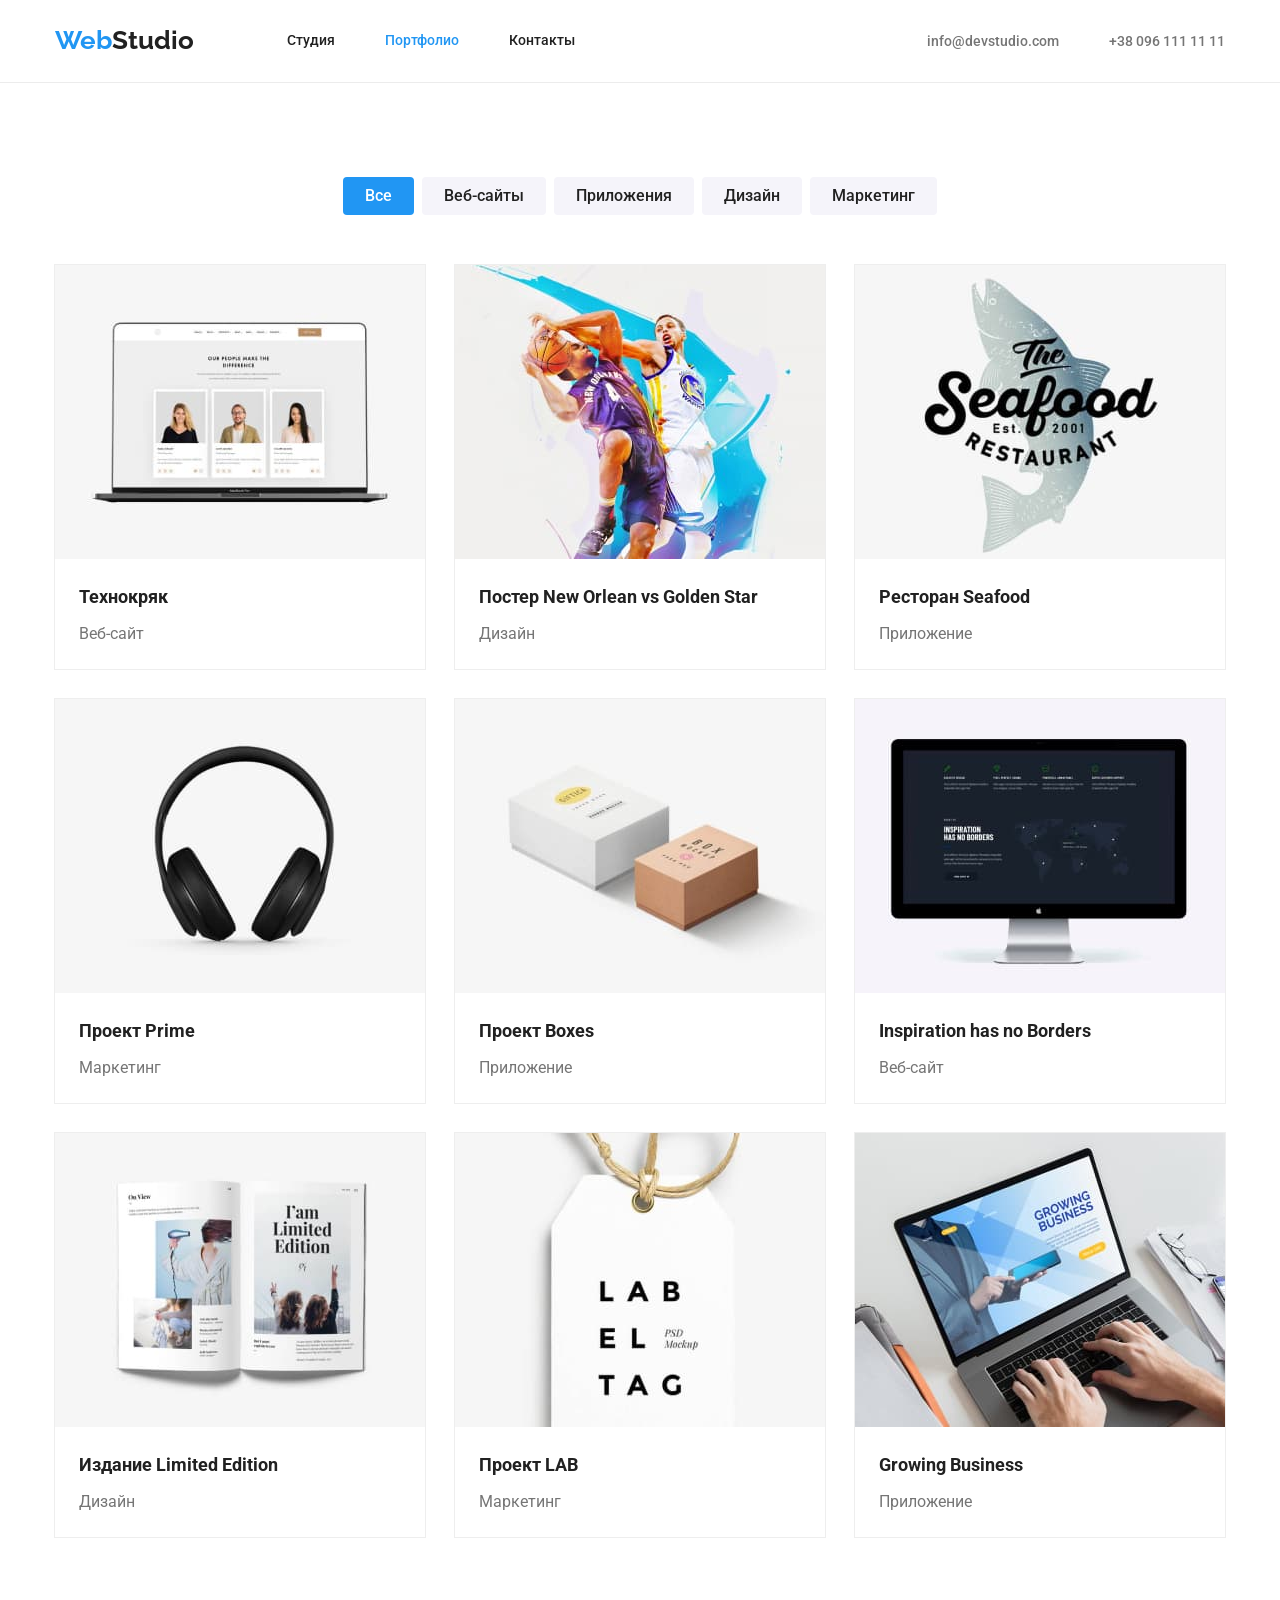
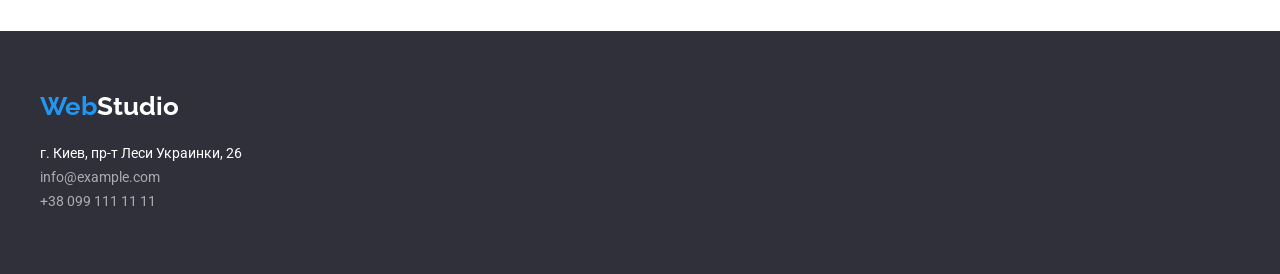
==== portfolio.html @ 02675298 "CREATE" ====
<!DOCTYPE html>
<html lang="ru">
<head>
    <meta charset="UTF-8">
    <meta http-equiv="X-UA-Compatible" content="IE=edge">
    <meta name="viewport" content="width=device-width, initial-scale=1.0">
    <title>Document</title>
    <link rel="stylesheet" href="https://cdnjs.cloudflare.com/ajax/libs/modern-normalize/1.1.0/modern-normalize.min.css" integrity="sha512-wpPYUAdjBVSE4KJnH1VR1HeZfpl1ub8YT/NKx4PuQ5NmX2tKuGu6U/JRp5y+Y8XG2tV+wKQpNHVUX03MfMFn9Q==" crossorigin="anonymous" referrerpolicy="no-referrer">
    <link rel="preconnect" href="https://fonts.googleapis.com">
<link rel="preconnect" href="https://fonts.gstatic.com" crossorigin>
<link href="https://fonts.googleapis.com/css2?family=Raleway:wght@700&family=Roboto:wght@400;500;700;900&display=swap" rel="stylesheet">


<link rel="stylesheet" href="./css/style.css">
</head>
<body>
    <header class="header">
        <div class="container">
        <nav class="nav">
           <a href="./index.html" class="logo"><span class="logoweb">Web</span>Studio</a>
                <ul class="nav-list" >
                    <li class="nav list-item"><a href="./index.html " class="navigation ">Студия</a></li>
                    <li class="nav list-item"><a href="./portfolio.html" class="navigation studio">Портфолио</a></li>
                    <li class="nav list-item"><a href="./game.html" class="navigation">Контакты</a></li>
                </ul>
        </nav>
      
            <ul class="nav-contacts">
            <li class="contacts-list"><a href="mailto:info@devstudio.com" class="contacts">info@devstudio.com</a></li>
            <li class="contacts-list"><a href="tel:+380961111111" class="contacts">+38 096 111 11 11</a></li>
        </ul>
        </div>
    </header>
    <main>
        <section class="button-section">
            <h1 class="title-button visually-hidden">Кнопки</h1>
           <div class="button-button"> <ul class="button-button list">
                <li><button type="button" class="button portfolio all">Все</button></li>
                <li><button type="button" class="button portfolio">Веб-сайты</button></li>
                <li><button type="button" class="button portfolio">Приложения</button></li>
                <li><button type="button" class="button portfolio">Дизайн</button></li>
                <li><button type="button" class="button portfolio">Маркетинг</button></li>
            </ul></div>
        </section>
        <section class="section cards">
            <div class="container">
                <ul class="cards-list">
                <li class="card-full"><a href="">
                    <img src="./images/texnocrack.jpg" alt="Технокряк" width="370">
                        <div class="filter-title"><h2 class="list-title">Технокряк</h2>
                         <p class="list-text">Веб-сайт</p></div></a>
                    
                </li>
                <li class="card-full"><a href="">
                    <img src="./images/neworlean.jpg" alt="Постер New Orlean vs Golden Star" width="370">
                        <div class="filter-title"><h2 class="list-title">Постер New Orlean vs Golden Star</h2>
                        <p class="list-text">Дизайн</p></div></a>
                  </li>
                <li class="card-full"><a href="">
                    <img src="./images/seafood.jpg" alt="Ресторан Seafood" width="370">
                        <div class="filter-title"><h2 class="list-title">Ресторан Seafood</h2>
                         <p class="list-text">Приложение</p></div></a>
                                    </li>
                <li class="card-full"><a href="">
                    <img src="./images/prime.jpg" alt="Проект Prime" width="370">
                        <div class="filter-title"><h2 class="list-title">Проект Prime </h2>
                        <p class="list-text">Маркетинг</p></div></a>
                                    </li>
                <li class="card-full"><a href="">
                    <img src="./images/boxes.jpg" alt="Проект Boxes" width="370">
                        <div class="filter-title"><h2 class="list-title">Проект Boxes </h2>
                        <p class="list-text">Приложение</p></div></a>
                    
                </li>
                <li class="card-full"><a href="">
                    <img src="./images/inspiration.jpg" alt="Inspiration has no Borders" width="370">
                        <div class="filter-title"><h2 class="list-title">Inspiration has no Borders</h2>
                        <p class="list-text">Веб-сайт</p></div></a>
                    
                </li>
                <li class="card-full"><a href="">
                    <img src="./images/limited.jpg" alt="Издание Limited Edition" width="370">
                        <div class="filter-title"><h2 class="list-title"> Издание Limited Edition</h2>
                         <p class="list-text">Дизайн</p></div></a>
                    
                </li>
                <li class="card-full"><a href="">
                    <img src="./images/project-lab.jpg" alt="Проект LAB" width="370">
                        <div class="filter-title"><h2 class="list-title"> Проект LAB </h2> 
                        <p class="list-text">Маркетинг</p></div></a>
                    
                </li>
                <li class="card-full"><a href="">
                    <img src="./images/growing.jpg" alt="Growing Business" width="370">
                        <div class="filter-title"><h2 class="list-title"> Growing Business </h2>
                         <p class="list-text">Приложение</p></div></a>
                 </li>
            </ul></div>
        </section>


    </main>
    <footer class="footer">
        <div class="footer container">
            <a href="./index.html" class="logofooter"><span class="logoweb">Web</span>Studio</a>
            <address class="address">г. Киев, пр-т Леси Украинки, 26</address>
            <ul class="footer-address">
                <li><a href="mailto:info@example.com" class="contacts-footer">info@example.com</a></li>
                <li><a href="tel:+380991111111" class="contacts-footer">+38 099 111 11 11</a></li>
            </ul></div>
    </footer>
</body>
</html>
---- css/style.css ----
:root{
    --maincolor:#757575;
    --secondarycolor:#212121;
    --accentcolor:#2196F3;
    --backgroundcolor:#FFFFFF;
    --footercolor: rgba(255, 255, 255, 0.6);
    --hovercolor:#188CE8;
}
body{font-family:'roboto' ,sans-serif;
    color: var(--maincolor);}
a{
    text-decoration: none;
}
ul{ 
    margin: 0;
    padding: 0;
    display: flex;
}
p{
    padding: 0;
    margin: 0;
}
li{
    padding: 0;
    margin: 0;
    list-style-type: none;
}
h1,
h2,
h3{
    margin: 0;
    padding: 0;
    color: var(--secondarycolor);
    
}
img{
    display: block;
}
.visually-hidden {
    position: absolute;
    width: 1px;
    height: 1px;
    margin: -1px;
    padding: 0;
    overflow: hidden;
    border: 0;
    clip: rect(0 0 0 0)
  }

/* header */
.header{
    border-bottom-width: 1px ;
    border-bottom-style: solid;
    border-bottom-color: #ECECEC;
}
.nav{
    display: flex;
    background-color:var(--backgroundcolor) ;
}

.container{
    display: flex;
    width: 1200px;
   flex-wrap: wrap;

    margin-left: auto;
    margin-right: auto;
    align-items: center;
    margin-bottom: 0;
    padding-left: 15px;
    padding-right: 15px;
}
.nav-list{
   display: flex;
    flex-direction:row;
    
    margin-left: 93px;
}
.list-item{
    margin-left:50px;
}
.list-item a{
    padding: 32px 0;
}
.list-item:first-child{
    margin-left: 0;
    padding-left: 0;
}

.nav-contacts{
    display: flex;
    margin-left:auto;
}

.logo{
    font-family:'Raleway',sans-serif;
    font-weight: bold;
    font-size: 26px;
    line-height: 119%;
    text-decoration: none;
    color:var(--secondarycolor);
    padding-top: 24px;
    padding-bottom: 25px;
  
}
.logoweb{
    color: var(--accentcolor);
    text-decoration: none;
}
.navigation{
    font-weight: 500;
    font-size: 14px;
    line-height: 114%;
    text-decoration: none;
    color:var(--secondarycolor);
    
}
.studio,
.portfolio,
.navigation:hover,
.navigation:focus,
.contacts-footer:hover,
.contacts-footer:focus{
    color: var(--accentcolor);
}
.nav-contacts{
    margin-top: 32px;
    margin-bottom: 32px;
}
.contacts{
    font-weight: 500;
    font-size: 14px;
    line-height: 114%;
    color:var(--maincolor);
    
}


.contacts-list{
    margin-left: 0px;
}
.contacts-list a{
    padding: 32px 0;
}
.contacts-list:last-child{
    margin-left: 50px;}
  
.contacts:hover,
.contacts:focus{
    color:var(--accentcolor);
}

/* hero */
.section{
    padding-top: 94px;
    padding-bottom: 94px;
}
.hero{
    border-bottom-width: 1px ;
    border-bottom-style: solid;
    border-bottom-color: #ECECEC;
    background: #2F303A;
    text-align: center;
}
.main-title{
    text-align: center;
    text-transform: uppercase;
    font-weight: 900;
    font-size: 44px;
    line-height: 136%;
    color: var(--backgroundcolor);

    padding-top: 106px;
    max-width: 700px;
    margin-right:auto;
    margin-left: auto;
}
.second-title{
    color:var(--secondarycolor);
       
}
.btn{
    font-weight: bold;
    font-size: 16px;
    line-height: 187%;
    text-align: center;
    
    margin-top: 40px;
    margin-bottom: 106px; 
    padding: 10px 32px;
    color:var(--backgroundcolor);
    background: #2196F3;
    box-shadow: 0px 4px 4px rgba(0, 0, 0, 0.15);
    border-radius: 4px;
    border:none;
    cursor: pointer;
   
}

.btn:hover,
.btn:focus{
    background-color:var(--hovercolor);
}

/* наши преимущества */
.list{
    margin-top: 0;
    display: flex;
    justify-content: center;

}
.list-list-container {
    width: 270px; 
}
.list-list-container +.list-list-container{
    margin-left: 30px;
}
.title-list{
    text-transform: uppercase;
    font-weight: bold;
    font-size: 14px;
    line-height: 114%;
}
.item{
   
    font-size: 14px;
    line-height:171%;
    margin-top: 10px;
        
}
/* section team ___________ */
.section.team{
    background:#F5F4FA;;
}
.about{
    padding-top: 0;
}
.about-title{
    font-weight: bold;
    font-size: 36px;
    line-height: 117%;

    margin-bottom: 50px;
    text-align: center;
}
.card{
    width: calc((100%-30px)/4);
    background: #FFFFFF;
    box-shadow: 0px 1px 3px rgba(0, 0, 0, 0.12), 0px 1px 1px rgba(0, 0, 0, 0.14), 0px 2px 1px rgba(0, 0, 0, 0.2);
    border-radius: 0px 0px 4px 4px;
}
.card:first-child{
    margin-left: 0;
}
.card+.card{
    margin-left: 30px;
}

.images-list-images+.images-list-images{
    margin-left:30px;
   }
.images-list-images img{
    display: block;
}

.person-proffesion{
padding: 30px 0;
text-align: center;
}
.person{
    font-weight: 500;
    font-size: 16px;
    line-height: 119%;
    
}
.proffesion{
    color: var(--maincolor);
    font-size: 16px;
    line-height: 119%;
    margin-top: 10px;
    
}

/*________________ portfolio -main*/
.button-section{
   padding-top: 94px;
    padding-bottom: 50px;
}
.button-button{
    display: flex;
    justify-content: center;
}
.button.portfolio{
    padding: 6px 22px;
}
.button-button.list>li:not(:first-child){
    margin-left: 8px;
}
.cards-list{
    display: flex;
    flex-wrap: wrap;
    margin: -15px;
}

    /* border-bottom: 1px solid #eeeeee; */
    /* border: 1px solid #EEEEEE */

.card-full{
    justify-content: center;
    margin: 15px;
    outline: 1px solid #EEEEEE ;
}
.filter-title{
    padding: 20px 24px;
    
}
.list-title{
    
    font-weight: bold;
    font-size: 18px;
    line-height:200%;

 }
 .list-text{
     margin-top: 4px;
    font-size: 16px;
    line-height: 187%;
    color:var(--maincolor);
 }
 .cards{
     padding-top: 0px;
 }




/* footer */
.footer{
   background: #2F303A;
}
.footer.container{
    padding: 60px 0 60px ;
    flex-direction: column;
    align-items: stretch;

}
.address{
    font-style: inherit;
    font-size: 14px;
    line-height: 171%;

    margin-top: 20px;
    color:var(--backgroundcolor)
}
.footer-address{
   display: flex;
   flex-direction: column;
}
.contacts-footer{
    font-size: 14px;
    line-height: 171%;
    
    color: var(--footercolor);

    margin-top: 9px;
    padding-bottom: 60px;
 }
 .logofooter{
    font-family: 'Raleway',sans-serif;
    font-style: normal;
    font-weight: bold;
    font-size: 26px;
    line-height: 119%;

    color: var(--backgroundcolor);
    text-decoration: none;
 }

 .button{
    font-weight: 500;
    font-size: 16px;
    line-height: 162%;

    color:var(--secondarycolor) ;
    background: #F5F4FA;
    border-radius: 4px;
    border: none;

    cursor: pointer;
       
 }
 .all,
 .button:focus,
 .button:hover{
     color: var(--backgroundcolor);
     background-color:var(--accentcolor) ;
 }
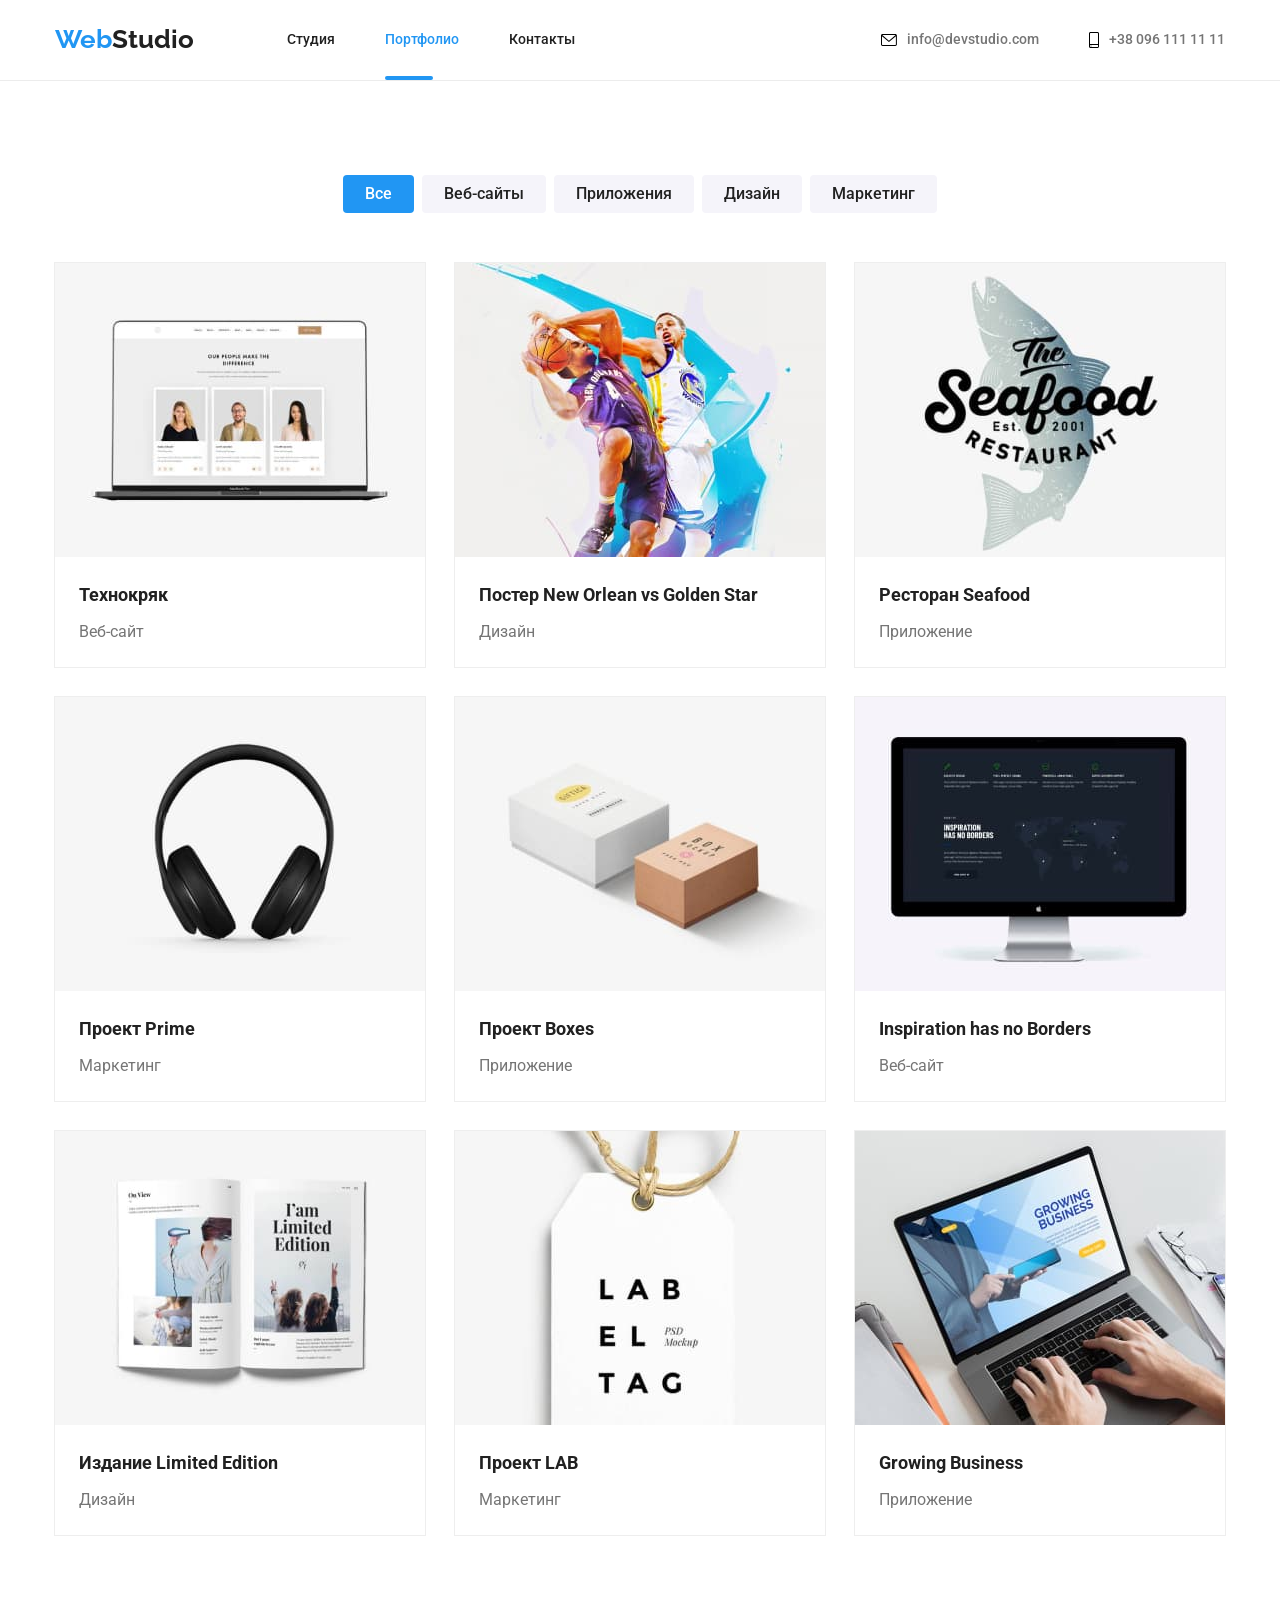
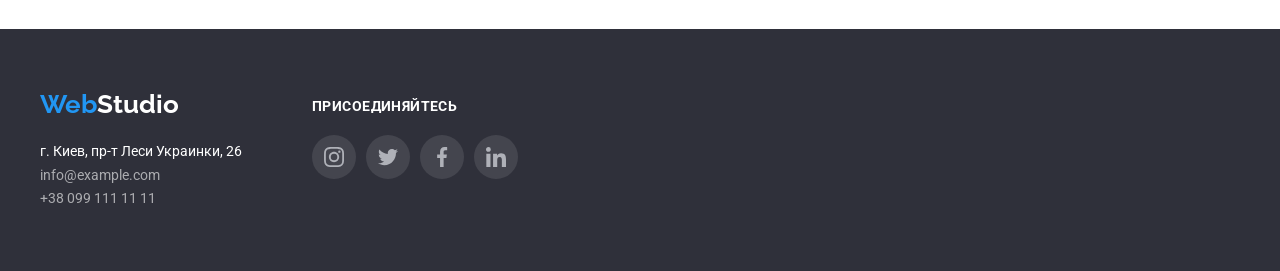
==== commit dbe86be5: "сделал" ====
--- a/portfolio.html
+++ b/portfolio.html
@@ -20,14 +20,19 @@
            <a href="./index.html" class="logo"><span class="logoweb">Web</span>Studio</a>
                 <ul class="nav-list" >
                     <li class="nav list-item"><a href="./index.html " class="navigation ">Студия</a></li>
-                    <li class="nav list-item"><a href="./portfolio.html" class="navigation studio">Портфолио</a></li>
+                    <li class="nav list-item portfolio"><a href="./portfolio.html" class="navigation portfolio">Портфолио</a></li>
                     <li class="nav list-item"><a href="./game.html" class="navigation">Контакты</a></li>
                 </ul>
         </nav>
       
-            <ul class="nav-contacts">
-            <li class="contacts-list"><a href="mailto:info@devstudio.com" class="contacts">info@devstudio.com</a></li>
-            <li class="contacts-list"><a href="tel:+380961111111" class="contacts">+38 096 111 11 11</a></li>
+        <ul class="nav-contacts">
+            <li class="contacts-list">
+                      <a href="mailto:info@devstudio.com" class="contacts"><svg width="16" height="12">
+                <use href="./images/symbol-defs.svg#icon-envelope"></use>
+            </svg>info@devstudio.com</a></li>
+            <li class="contacts-list"><a href="tel:+380961111111" class="contacts"><svg width="10" height="16">
+                <use href="./images/symbol-defs.svg#icon-smartphone"></use>
+            </svg>+38 096 111 11 11</a></li>
         </ul>
         </div>
     </header>
@@ -102,12 +107,25 @@
     </main>
     <footer class="footer">
         <div class="footer container">
+            <div class="footer-contacts">
             <a href="./index.html" class="logofooter"><span class="logoweb">Web</span>Studio</a>
             <address class="address">г. Киев, пр-т Леси Украинки, 26</address>
             <ul class="footer-address">
                 <li><a href="mailto:info@example.com" class="contacts-footer">info@example.com</a></li>
                 <li><a href="tel:+380991111111" class="contacts-footer">+38 099 111 11 11</a></li>
             </ul></div>
+            <div class="foot-title">
+              <h3 class="foot-title-foot">Присоединяйтесь</h3>
+            <div class="social-icons footer"><div class="social-icon foot">
+                    <svg class="hover-links"><use href="./images/symbol-defs.svg#icon-instagram-2"></use></svg></div>
+                    <div class="social-icon foot">
+                        <svg class="hover-links"><use href="./images/symbol-defs.svg#icon-twitter-1"></use></svg></div>
+                        <div class="social-icon foot">
+                            <svg class="hover-links"><use href="./images/symbol-defs.svg#icon-facebook-1"></use></svg></div>
+                            <div class="social-icon foot">
+                                <svg class="hover-links"><use href="./images/symbol-defs.svg#icon-linkedin-1"></use></svg></div>
+                </div></div>
+            </div></div>
     </footer>
 </body>
 </html>
--- a/css/style.css
+++ b/css/style.css
@@ -10,6 +10,7 @@
     color: var(--maincolor);}
 a{
     text-decoration: none;
+    
 }
 ul{ 
     margin: 0;
@@ -58,6 +59,7 @@
     background-color:var(--backgroundcolor) ;
 }
 
+
 .container{
     display: flex;
     width: 1200px;
@@ -71,9 +73,9 @@
     padding-right: 15px;
 }
 .nav-list{
-   display: flex;
+    display: flex;
     flex-direction:row;
-    
+    position: relative;
     margin-left: 93px;
 }
 .list-item{
@@ -85,6 +87,17 @@
 .list-item:first-child{
     margin-left: 0;
     padding-left: 0;
+}
+.nav.list-item.studio:first-child::after,
+.nav.list-item.portfolio::after{
+    position: absolute;
+    bottom: 0;
+    content: '';
+    width: 48px;
+    height: 4px;
+    background-color:var(--accentcolor);
+    border-radius: 2px;
+
 }
 
 .nav-contacts{
@@ -124,27 +137,39 @@
     color: var(--accentcolor);
 }
 .nav-contacts{
+
     margin-top: 32px;
     margin-bottom: 32px;
+  
 }
 .contacts{
+    display:flex;
+    align-items: center;
     font-weight: 500;
     font-size: 14px;
     line-height: 114%;
     color:var(--maincolor);
     
 }
-
-
+.contacts>svg{
+    margin-right: 10px;
+}
+.contacts-list:hover,
+.contacts-list:focus{
+    fill:var(--accentcolor);
+}
 .contacts-list{
     margin-left: 0px;
-}
-.contacts-list a{
-    padding: 32px 0;
-}
+    align-items: baseline;
+
+}
+
 .contacts-list:last-child{
-    margin-left: 50px;}
-  
+    margin-left: 50px;
+   
+}
+
+
 .contacts:hover,
 .contacts:focus{
     color:var(--accentcolor);
@@ -159,8 +184,21 @@
     border-bottom-width: 1px ;
     border-bottom-style: solid;
     border-bottom-color: #ECECEC;
-    background: #2F303A;
+    /* background: #2F303A; */
     text-align: center;
+    padding: 0;
+
+}
+.background-hero{
+    height:600px;
+    max-width: 1600px;
+   
+    background:linear-gradient(rgba(47, 48, 58, 0.4),rgba(47, 48, 58, 0.4)) ;
+    background-image:url('../images/Img\ Overlay.png'),url('../images/background-image.png');
+
+    margin: auto;
+
+    
 }
 .main-title{
     text-align: center;
@@ -170,7 +208,7 @@
     line-height: 136%;
     color: var(--backgroundcolor);
 
-    padding-top: 106px;
+    padding-top: 200px;
     max-width: 700px;
     margin-right:auto;
     margin-left: auto;
@@ -186,7 +224,7 @@
     text-align: center;
     
     margin-top: 40px;
-    margin-bottom: 106px; 
+    margin-bottom: 200px; 
     padding: 10px 32px;
     color:var(--backgroundcolor);
     background: #2196F3;
@@ -210,8 +248,15 @@
 
 }
 .list-list-container {
-    width: 270px; 
-}
+    width: 270px;
+    
+    background: #F5F4FA;
+    border-radius: 4px;
+}
+.title-list-item>svg{
+    padding: 25px 100px;
+}
+
 .list-list-container +.list-list-container{
     margin-left: 30px;
 }
@@ -220,21 +265,23 @@
     font-weight: bold;
     font-size: 14px;
     line-height: 114%;
+    margin-top: 30px;
 }
 .item{
-   
     font-size: 14px;
     line-height:171%;
     margin-top: 10px;
         
 }
+/* section about */
+.about{
+    padding-top: 0;
+}
 /* section team ___________ */
 .section.team{
     background:#F5F4FA;;
 }
-.about{
-    padding-top: 0;
-}
+
 .about-title{
     font-weight: bold;
     font-size: 36px;
@@ -264,8 +311,8 @@
 }
 
 .person-proffesion{
-padding: 30px 0;
-text-align: center;
+    padding: 30px 0;
+    text-align: center;
 }
 .person{
     font-weight: 500;
@@ -278,12 +325,73 @@
     font-size: 16px;
     line-height: 119%;
     margin-top: 10px;
-    
-}
+}
+.social-icons{
+    display: flex;
+    justify-content: center;
+
+}
+
+.social-icon{
+    margin-top: 16px;
+
+    width:44px;
+    height:44px;
+   
+    border-radius: 50%;
+    color: #FFFFFF;
+    display: flex;
+    align-items: center;
+    justify-content: center;
+    fill: #AFB1B8;
+    
+}
+.social-icon+.social-icon{
+    margin-left: 10px;
+}
+.hover-links{
+    width: 20px;
+    height:20px;
+            
+}
+.social-icon:hover{
+    background-color: var(--accentcolor); 
+    fill:currentColor;
+}
+
+ /*  section постоянные клиенты */
+.client-box{
+    width: 170px;
+    height: 92px;
+    border: 1px solid #AFB1B8;
+
+    border-radius: 4px;
+    cursor:pointer;
+    fill: #AFB1B8;
+}
+.client-box:hover,
+.client-box:focus{
+  fill: #188CE8;
+  border: 1px solid #188CE8; 
+}
+.client-box+.client-box{
+    margin-left:30px;
+}
+.client-box>svg{
+    padding: 16px 32px;
+    display: flex;
+    justify-content: center;
+    align-items: center;
+}
+
+
+.client-box>svg+svg{
+    padding: 16px 32px;
+ }
 
 /*________________ portfolio -main*/
 .button-section{
-   padding-top: 94px;
+    padding-top: 94px;
     padding-bottom: 50px;
 }
 .button-button{
@@ -292,6 +400,11 @@
 }
 .button.portfolio{
     padding: 6px 22px;
+
+}
+.button.portfolio:hover,
+.button.portfolio:focus{
+    box-shadow: 0px 3px 1px rgba(0, 0, 0, 0.1), 0px 1px 2px rgba(0, 0, 0, 0.08), 0px 2px 2px rgba(0, 0, 0, 0.12);
 }
 .button-button.list>li:not(:first-child){
     margin-left: 8px;
@@ -300,16 +413,18 @@
     display: flex;
     flex-wrap: wrap;
     margin: -15px;
-}
-
-    /* border-bottom: 1px solid #eeeeee; */
-    /* border: 1px solid #EEEEEE */
+    
+}
 
 .card-full{
     justify-content: center;
     margin: 15px;
     outline: 1px solid #EEEEEE ;
-}
+ 
+}
+.card-full:hover,
+.card-full:focus{
+    box-shadow: 0px 1px 1px rgba(0, 0, 0, 0.12), 0px 4px 4px rgba(0, 0, 0, 0.06), 1px 4px 6px rgba(0, 0, 0, 0.16);}
 .filter-title{
     padding: 20px 24px;
     
@@ -333,14 +448,14 @@
 
 
 
-
 /* footer */
 .footer{
    background: #2F303A;
 }
 .footer.container{
+    display: flex;
     padding: 60px 0 60px ;
-    flex-direction: column;
+    
     align-items: stretch;
 
 }
@@ -375,7 +490,14 @@
     color: var(--backgroundcolor);
     text-decoration: none;
  }
-
+ 
+ .foot{
+    display: flex;
+    background: rgba(255, 255, 255, 0.1);
+    cursor: pointer;
+   
+    
+ }
  .button{
     font-weight: 500;
     font-size: 16px;
@@ -395,6 +517,28 @@
      color: var(--backgroundcolor);
      background-color:var(--accentcolor) ;
  }
- 
-
- +
+ .foot-title{
+    display:flex;
+    flex-direction: column;
+    margin-left: 70px;
+    padding-top: 10px;
+      
+}
+.foot-title-foot{
+    font-weight: bold;
+    font-size: 14px;
+    line-height: 1.14;
+    letter-spacing: 0.03em;
+    text-transform: uppercase;
+    color: #FFFFFF;
+}
+
+
+.social-icons.footer{
+    display: flex;
+    align-items: center;
+    justify-content: center;
+    margin-top: 4px;
+    
+} 
